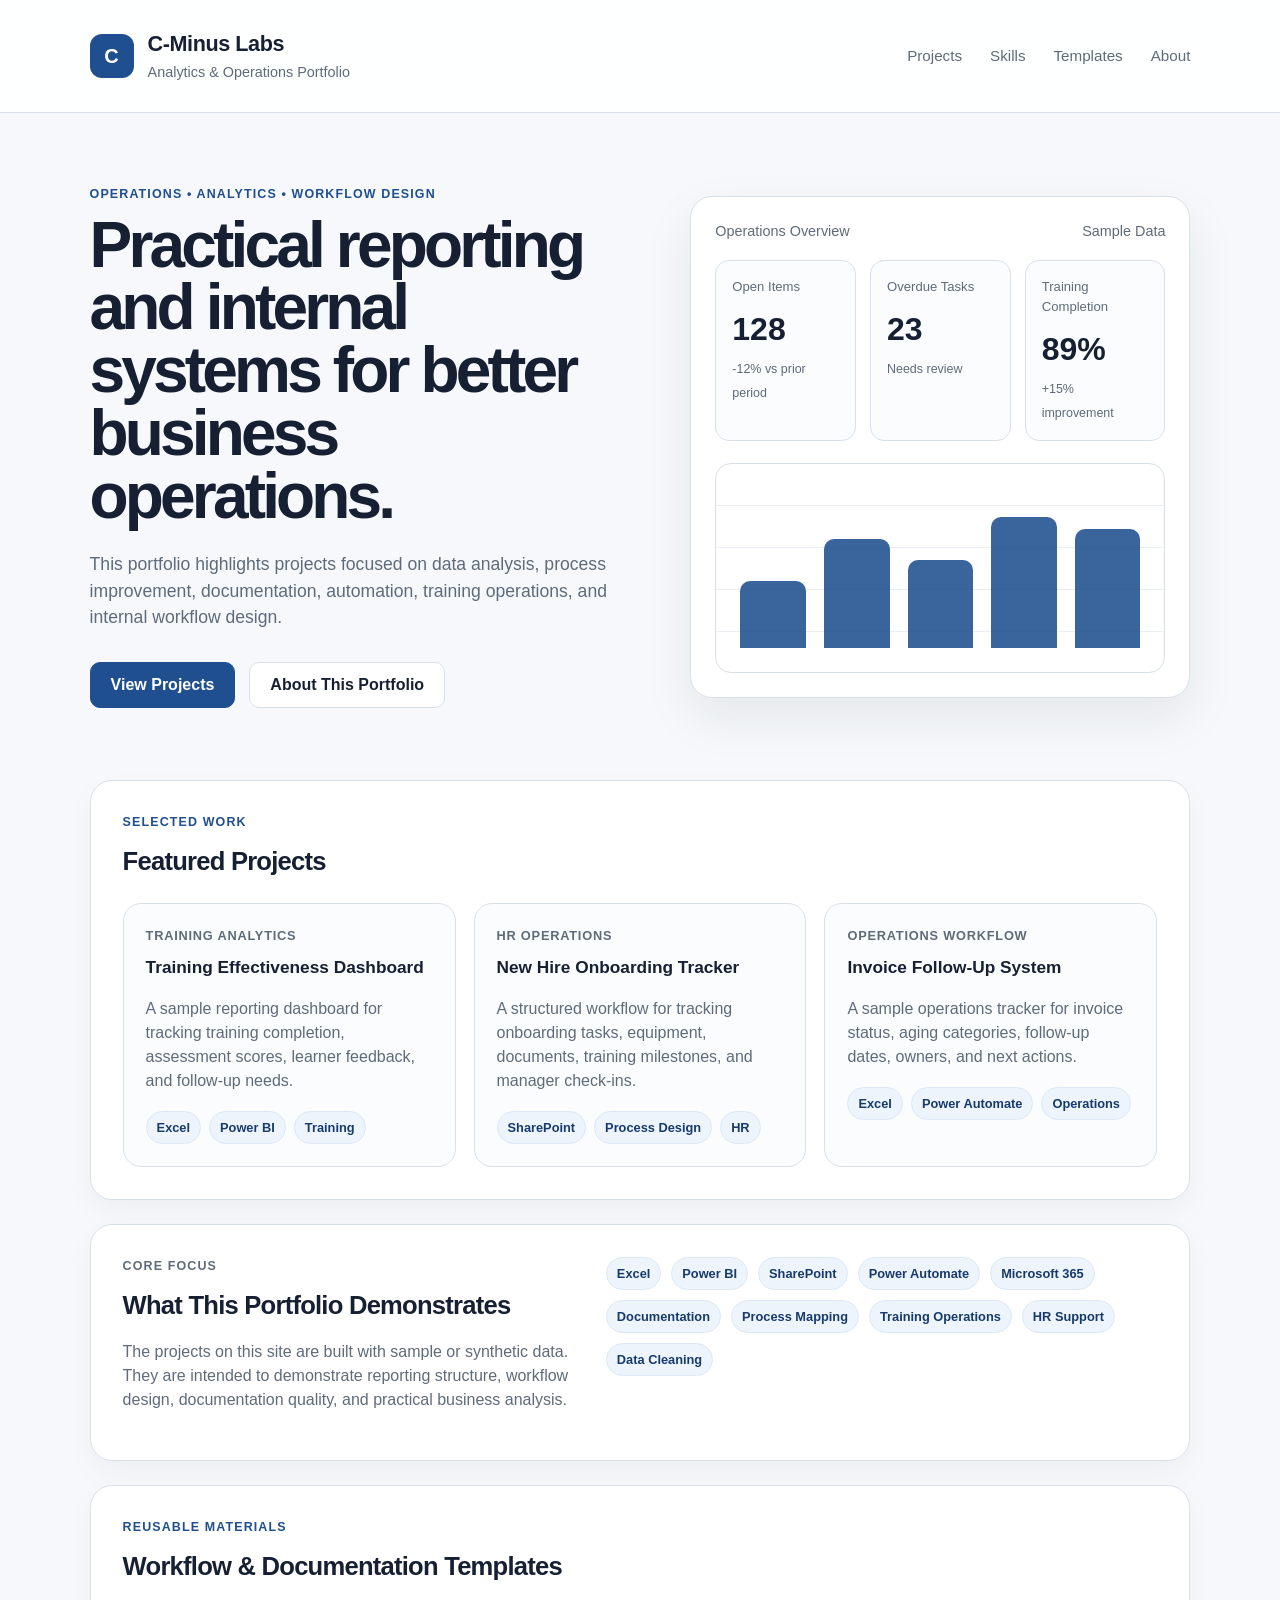
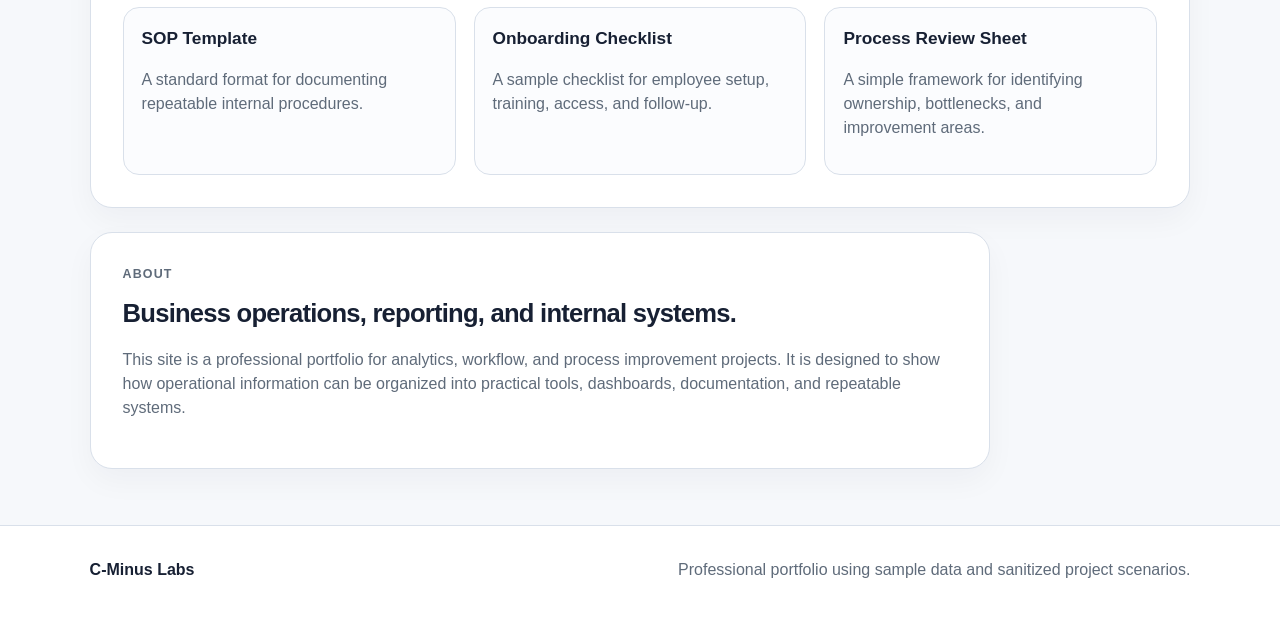
==== index.html @ 3f29c9bb "Create initial C-Minus Labs site" ====
<!DOCTYPE html>
<html lang="en">
<head>
  <meta charset="UTF-8" />
  <meta name="viewport" content="width=device-width, initial-scale=1.0" />
  <title>C-Minus Labs | Analytics & Operations Portfolio</title>
  <link rel="stylesheet" href="style.css" />
</head>
<body>
  <header class="site-header">
    <div class="brand">
      <div class="logo">C</div>
      <div>
        <h1>C-Minus Labs</h1>
        <p>Analytics & Operations Portfolio</p>
      </div>
    </div>

    <nav>
      <a href="#projects">Projects</a>
      <a href="#skills">Skills</a>
      <a href="#templates">Templates</a>
      <a href="#about">About</a>
    </nav>
  </header>

  <main>
    <section class="hero">
      <div class="hero-copy">
        <p class="eyebrow">Operations • Analytics • Workflow Design</p>
        <h2>Practical reporting and internal systems for better business operations.</h2>
        <p>
          This portfolio highlights projects focused on data analysis, process improvement,
          documentation, automation, training operations, and internal workflow design.
        </p>
        <div class="hero-actions">
          <a class="button primary" href="#projects">View Projects</a>
          <a class="button secondary" href="#about">About This Portfolio</a>
        </div>
      </div>

      <div class="dashboard-card">
        <div class="dashboard-header">
          <span>Operations Overview</span>
          <span>Sample Data</span>
        </div>
        <div class="metrics">
          <div>
            <p>Open Items</p>
            <strong>128</strong>
            <span>-12% vs prior period</span>
          </div>
          <div>
            <p>Overdue Tasks</p>
            <strong>23</strong>
            <span>Needs review</span>
          </div>
          <div>
            <p>Training Completion</p>
            <strong>89%</strong>
            <span>+15% improvement</span>
          </div>
        </div>
        <div class="chart-placeholder">
          <div class="bar bar-one"></div>
          <div class="bar bar-two"></div>
          <div class="bar bar-three"></div>
          <div class="bar bar-four"></div>
          <div class="bar bar-five"></div>
        </div>
      </div>
    </section>

    <section id="projects" class="section">
      <div class="section-heading">
        <p class="eyebrow">Selected Work</p>
        <h3>Featured Projects</h3>
      </div>

      <div class="card-grid">
        <article class="card">
          <p class="card-label">Training Analytics</p>
          <h4>Training Effectiveness Dashboard</h4>
          <p>
            A sample reporting dashboard for tracking training completion, assessment scores,
            learner feedback, and follow-up needs.
          </p>
          <div class="tags">
            <span>Excel</span>
            <span>Power BI</span>
            <span>Training</span>
          </div>
        </article>

        <article class="card">
          <p class="card-label">HR Operations</p>
          <h4>New Hire Onboarding Tracker</h4>
          <p>
            A structured workflow for tracking onboarding tasks, equipment, documents,
            training milestones, and manager check-ins.
          </p>
          <div class="tags">
            <span>SharePoint</span>
            <span>Process Design</span>
            <span>HR</span>
          </div>
        </article>

        <article class="card">
          <p class="card-label">Operations Workflow</p>
          <h4>Invoice Follow-Up System</h4>
          <p>
            A sample operations tracker for invoice status, aging categories, follow-up dates,
            owners, and next actions.
          </p>
          <div class="tags">
            <span>Excel</span>
            <span>Power Automate</span>
            <span>Operations</span>
          </div>
        </article>
      </div>
    </section>

    <section id="skills" class="section split">
      <div>
        <p class="eyebrow">Core Focus</p>
        <h3>What This Portfolio Demonstrates</h3>
        <p>
          The projects on this site are built with sample or synthetic data. They are intended
          to demonstrate reporting structure, workflow design, documentation quality, and
          practical business analysis.
        </p>
      </div>

      <div class="skill-list">
        <span>Excel</span>
        <span>Power BI</span>
        <span>SharePoint</span>
        <span>Power Automate</span>
        <span>Microsoft 365</span>
        <span>Documentation</span>
        <span>Process Mapping</span>
        <span>Training Operations</span>
        <span>HR Support</span>
        <span>Data Cleaning</span>
      </div>
    </section>

    <section id="templates" class="section">
      <div class="section-heading">
        <p class="eyebrow">Reusable Materials</p>
        <h3>Workflow & Documentation Templates</h3>
      </div>

      <div class="template-list">
        <div>
          <h4>SOP Template</h4>
          <p>A standard format for documenting repeatable internal procedures.</p>
        </div>
        <div>
          <h4>Onboarding Checklist</h4>
          <p>A sample checklist for employee setup, training, access, and follow-up.</p>
        </div>
        <div>
          <h4>Process Review Sheet</h4>
          <p>A simple framework for identifying ownership, bottlenecks, and improvement areas.</p>
        </div>
      </div>
    </section>

    <section id="about" class="section about">
      <div>
        <p class="eyebrow">About</p>
        <h3>Business operations, reporting, and internal systems.</h3>
        <p>
          This site is a professional portfolio for analytics, workflow, and process improvement
          projects. It is designed to show how operational information can be organized into
          practical tools, dashboards, documentation, and repeatable systems.
        </p>
      </div>
    </section>
  </main>

  <footer>
    <p>C-Minus Labs</p>
    <p>Professional portfolio using sample data and sanitized project scenarios.</p>
  </footer>
</body>
</html>
---- style.css ----
:root {
  --bg: #f6f8fb;
  --panel: #ffffff;
  --text: #172033;
  --muted: #5f6b7a;
  --line: #d9e0ea;
  --accent: #1f4f8f;
  --accent-dark: #173b6c;
  --tag: #eef4fb;
  --shadow: 0 20px 50px rgba(23, 32, 51, 0.08);
}

* {
  box-sizing: border-box;
}

body {
  margin: 0;
  font-family: Arial, Helvetica, sans-serif;
  color: var(--text);
  background: var(--bg);
  line-height: 1.5;
}

a {
  color: inherit;
  text-decoration: none;
}

.site-header {
  display: flex;
  align-items: center;
  justify-content: space-between;
  padding: 28px 7vw;
  background: rgba(255,255,255,0.88);
  border-bottom: 1px solid var(--line);
  position: sticky;
  top: 0;
  z-index: 10;
  backdrop-filter: blur(12px);
}

.brand {
  display: flex;
  align-items: center;
  gap: 14px;
}

.logo {
  width: 44px;
  height: 44px;
  border-radius: 12px;
  display: grid;
  place-items: center;
  background: var(--accent);
  color: white;
  font-weight: 800;
  font-size: 1.25rem;
}

.brand h1 {
  margin: 0;
  font-size: 1.35rem;
  letter-spacing: -0.02em;
}

.brand p {
  margin: 2px 0 0;
  color: var(--muted);
  font-size: 0.9rem;
}

nav {
  display: flex;
  gap: 28px;
  color: var(--muted);
  font-size: 0.95rem;
}

nav a:hover {
  color: var(--accent);
}

main {
  padding: 0 7vw 56px;
}

.hero {
  display: grid;
  grid-template-columns: 1.05fr 0.95fr;
  gap: 48px;
  align-items: center;
  padding: 72px 0 48px;
}

.eyebrow {
  margin: 0 0 10px;
  color: var(--accent);
  font-weight: 700;
  text-transform: uppercase;
  font-size: 0.78rem;
  letter-spacing: 0.09em;
}

.hero h2 {
  margin: 0;
  max-width: 760px;
  font-size: clamp(2.4rem, 5vw, 4.8rem);
  line-height: 0.98;
  letter-spacing: -0.06em;
}

.hero-copy > p:not(.eyebrow) {
  max-width: 620px;
  color: var(--muted);
  font-size: 1.1rem;
  margin: 24px 0 0;
}

.hero-actions {
  display: flex;
  gap: 14px;
  margin-top: 32px;
}

.button {
  display: inline-flex;
  align-items: center;
  justify-content: center;
  min-height: 46px;
  padding: 0 20px;
  border-radius: 10px;
  font-weight: 700;
  border: 1px solid var(--line);
}

.primary {
  background: var(--accent);
  color: white;
  border-color: var(--accent);
}

.primary:hover {
  background: var(--accent-dark);
}

.secondary {
  background: white;
}

.dashboard-card {
  background: var(--panel);
  border: 1px solid var(--line);
  border-radius: 22px;
  padding: 24px;
  box-shadow: var(--shadow);
}

.dashboard-header {
  display: flex;
  justify-content: space-between;
  color: var(--muted);
  font-size: 0.9rem;
  margin-bottom: 18px;
}

.metrics {
  display: grid;
  grid-template-columns: repeat(3, 1fr);
  gap: 14px;
}

.metrics div {
  border: 1px solid var(--line);
  border-radius: 14px;
  padding: 16px;
  background: #fbfcfe;
}

.metrics p {
  margin: 0;
  color: var(--muted);
  font-size: 0.82rem;
}

.metrics strong {
  display: block;
  margin: 8px 0 3px;
  font-size: 2rem;
}

.metrics span {
  color: var(--muted);
  font-size: 0.78rem;
}

.chart-placeholder {
  height: 210px;
  margin-top: 22px;
  padding: 24px;
  border: 1px solid var(--line);
  border-radius: 16px;
  display: flex;
  align-items: end;
  gap: 18px;
  background:
    linear-gradient(to top, rgba(217,224,234,0.55) 1px, transparent 1px);
  background-size: 100% 42px;
}

.bar {
  flex: 1;
  border-radius: 10px 10px 0 0;
  background: var(--accent);
  opacity: 0.88;
}

.bar-one { height: 42%; }
.bar-two { height: 68%; }
.bar-three { height: 55%; }
.bar-four { height: 82%; }
.bar-five { height: 74%; }

.section {
  background: var(--panel);
  border: 1px solid var(--line);
  border-radius: 22px;
  padding: 32px;
  margin-top: 24px;
  box-shadow: 0 12px 30px rgba(23, 32, 51, 0.04);
}

.section-heading {
  margin-bottom: 22px;
}

.section h3 {
  margin: 0;
  font-size: 1.6rem;
  letter-spacing: -0.03em;
}

.card-grid {
  display: grid;
  grid-template-columns: repeat(3, 1fr);
  gap: 18px;
}

.card {
  padding: 22px;
  border: 1px solid var(--line);
  border-radius: 18px;
  background: #fbfcfe;
}

.card-label {
  color: var(--accent);
  font-weight: 700;
  font-size: 0.8rem;
  margin: 0 0 10px;
  text-transform: uppercase;
  letter-spacing: 0.06em;
}

.card h4,
.template-list h4 {
  margin: 0 0 8px;
  font-size: 1.08rem;
}

.card p,
.template-list p,
.about p,
.split p {
  color: var(--muted);
}

.tags {
  display: flex;
  flex-wrap: wrap;
  gap: 8px;
  margin-top: 18px;
}

.tags span,
.skill-list span {
  background: var(--tag);
  color: var(--accent-dark);
  border: 1px solid #dce8f6;
  border-radius: 999px;
  padding: 6px 10px;
  font-size: 0.8rem;
  font-weight: 700;
}

.split {
  display: grid;
  grid-template-columns: 0.9fr 1.1fr;
  gap: 32px;
  align-items: start;
}

.skill-list {
  display: flex;
  flex-wrap: wrap;
  gap: 10px;
}

.template-list {
  display: grid;
  grid-template-columns: repeat(3, 1fr);
  gap: 18px;
}

.template-list div {
  border: 1px solid var(--line);
  border-radius: 16px;
  padding: 18px;
  background: #fbfcfe;
}

.about {
  max-width: 900px;
}

footer {
  display: flex;
  justify-content: space-between;
  gap: 24px;
  padding: 32px 7vw 46px;
  color: var(--muted);
  border-top: 1px solid var(--line);
  background: white;
}

footer p {
  margin: 0;
}

footer p:first-child {
  color: var(--text);
  font-weight: 800;
}

@media (max-width: 900px) {
  .site-header,
  footer {
    flex-direction: column;
    align-items: flex-start;
  }

  nav {
    flex-wrap: wrap;
  }

  .hero,
  .split,
  .card-grid,
  .template-list {
    grid-template-columns: 1fr;
  }

  .metrics {
    grid-template-columns: 1fr;
  }
}
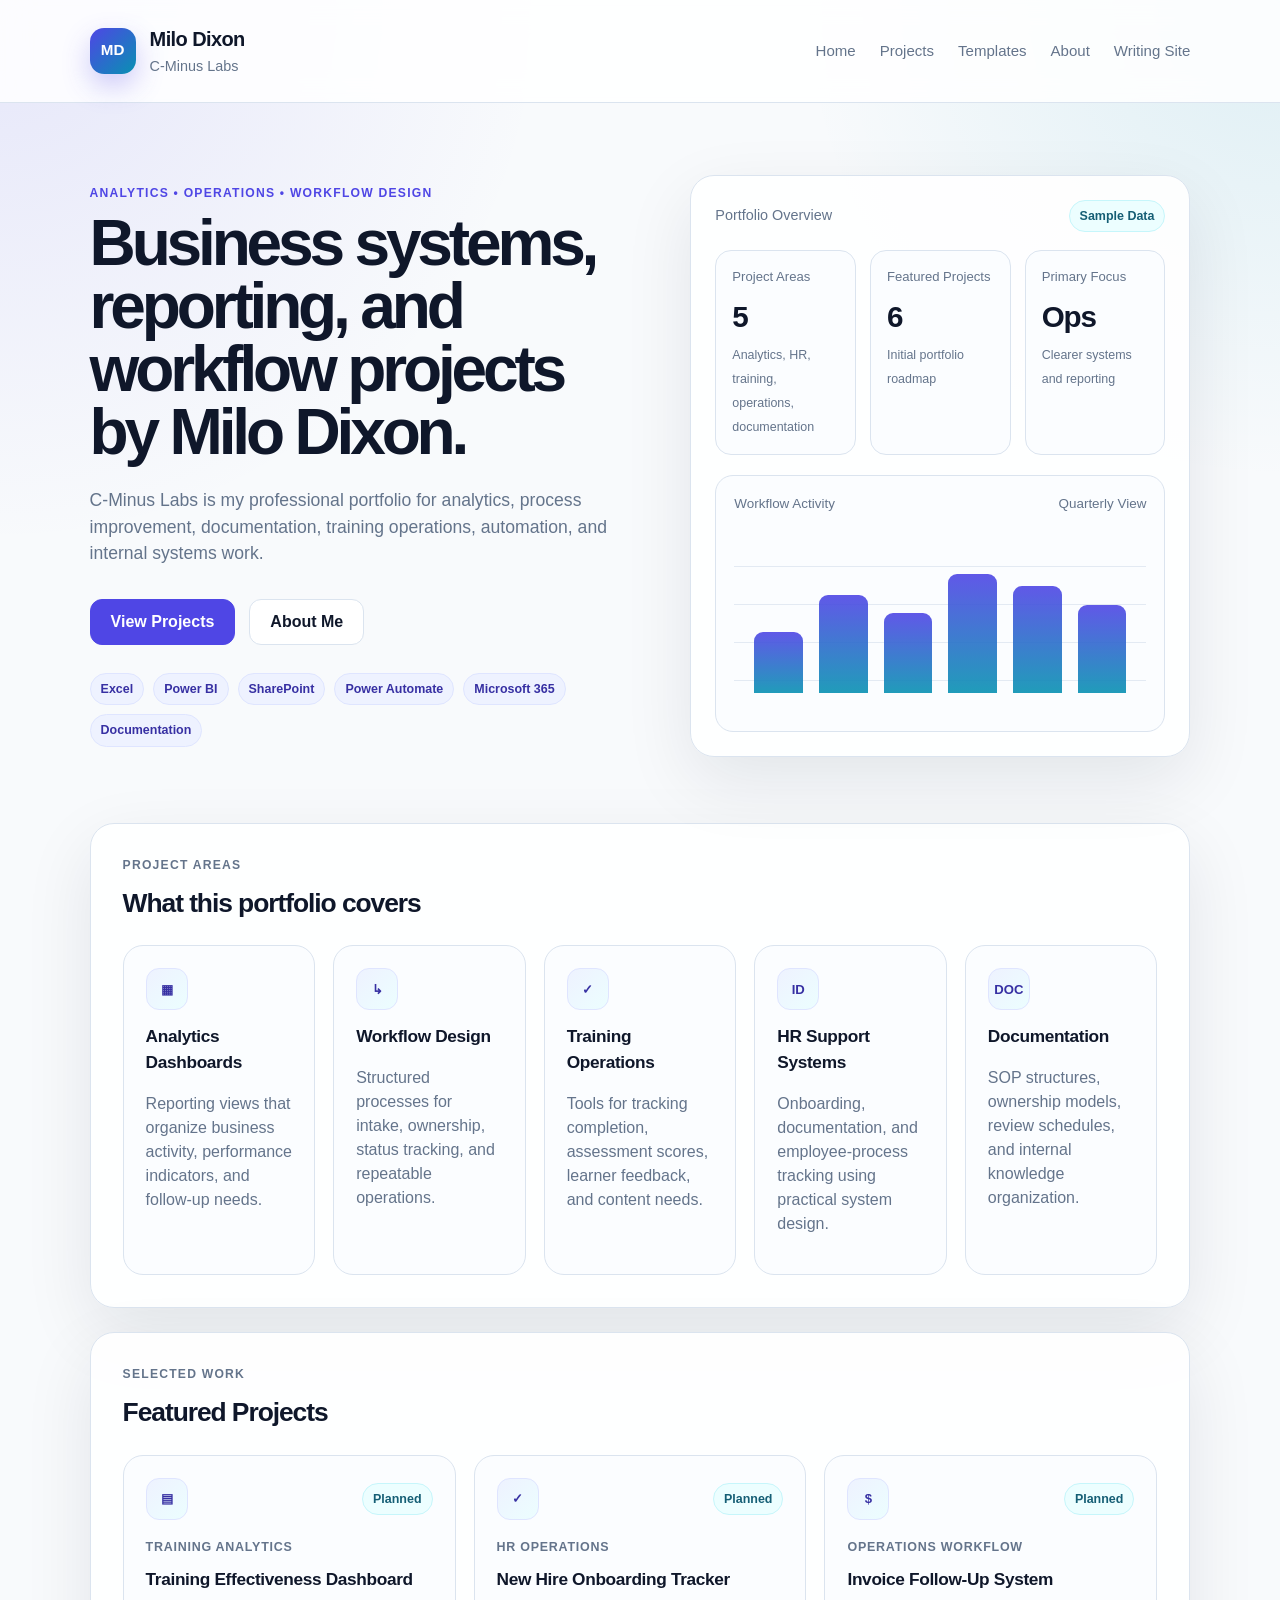
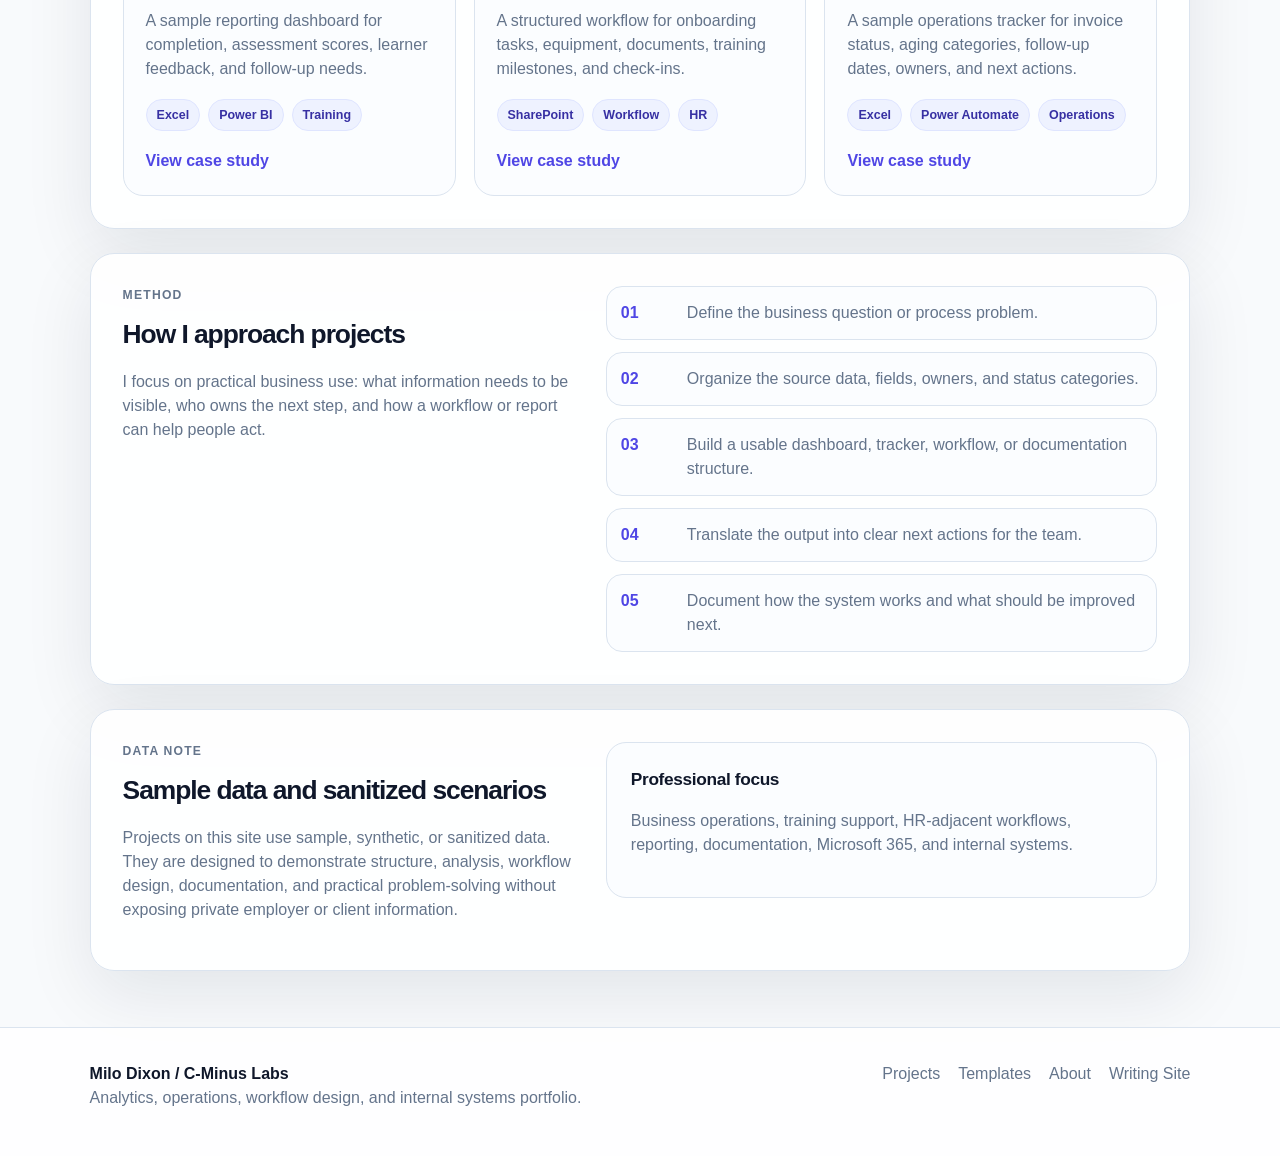
==== commit 20f8b342: "Upgrade portfolio design and project pages" ====
--- a/index.html
+++ b/index.html
@@ -3,75 +3,130 @@
 <head>
   <meta charset="UTF-8" />
   <meta name="viewport" content="width=device-width, initial-scale=1.0" />
-  <title>C-Minus Labs | Analytics & Operations Portfolio</title>
+  <title>Milo Dixon | C-Minus Labs</title>
   <link rel="stylesheet" href="style.css" />
 </head>
 <body>
   <header class="site-header">
-    <div class="brand">
-      <div class="logo">C</div>
-      <div>
-        <h1>C-Minus Labs</h1>
-        <p>Analytics & Operations Portfolio</p>
-      </div>
+  <a class="brand" href="index.html">
+    <div class="logo">MD</div>
+    <div>
+      <h1>Milo Dixon</h1>
+      <p>C-Minus Labs</p>
     </div>
-
-    <nav>
-      <a href="#projects">Projects</a>
-      <a href="#skills">Skills</a>
-      <a href="#templates">Templates</a>
-      <a href="#about">About</a>
-    </nav>
-  </header>
-
+  </a>
+
+  <nav>
+    <a href="index.html">Home</a>
+    <a href="projects.html">Projects</a>
+    <a href="templates.html">Templates</a>
+    <a href="about.html">About</a>
+    <a href="https://milo-dixon.github.io/" target="_blank" rel="noopener">Writing Site</a>
+  </nav>
+</header>
   <main>
+
     <section class="hero">
       <div class="hero-copy">
-        <p class="eyebrow">Operations • Analytics • Workflow Design</p>
-        <h2>Practical reporting and internal systems for better business operations.</h2>
-        <p>
-          This portfolio highlights projects focused on data analysis, process improvement,
-          documentation, automation, training operations, and internal workflow design.
-        </p>
+        <p class="eyebrow">Analytics • Operations • Workflow Design</p>
+        <h2>Business systems, reporting, and workflow projects by Milo Dixon.</h2>
+        <p>
+          C-Minus Labs is my professional portfolio for analytics, process improvement,
+          documentation, training operations, automation, and internal systems work.
+        </p>
+
         <div class="hero-actions">
-          <a class="button primary" href="#projects">View Projects</a>
-          <a class="button secondary" href="#about">About This Portfolio</a>
+          <a class="button primary" href="projects.html">View Projects</a>
+          <a class="button secondary" href="about.html">About Me</a>
+        </div>
+
+        <div class="tool-strip">
+          <span>Excel</span>
+          <span>Power BI</span>
+          <span>SharePoint</span>
+          <span>Power Automate</span>
+          <span>Microsoft 365</span>
+          <span>Documentation</span>
         </div>
       </div>
 
       <div class="dashboard-card">
         <div class="dashboard-header">
-          <span>Operations Overview</span>
-          <span>Sample Data</span>
-        </div>
+          <span>Portfolio Overview</span>
+          <span class="status-chip">Sample Data</span>
+        </div>
+
         <div class="metrics">
           <div>
-            <p>Open Items</p>
-            <strong>128</strong>
-            <span>-12% vs prior period</span>
+            <p>Project Areas</p>
+            <strong>5</strong>
+            <span>Analytics, HR, training, operations, documentation</span>
           </div>
           <div>
-            <p>Overdue Tasks</p>
-            <strong>23</strong>
-            <span>Needs review</span>
+            <p>Featured Projects</p>
+            <strong>6</strong>
+            <span>Initial portfolio roadmap</span>
           </div>
           <div>
-            <p>Training Completion</p>
-            <strong>89%</strong>
-            <span>+15% improvement</span>
-          </div>
-        </div>
-        <div class="chart-placeholder">
-          <div class="bar bar-one"></div>
-          <div class="bar bar-two"></div>
-          <div class="bar bar-three"></div>
-          <div class="bar bar-four"></div>
-          <div class="bar bar-five"></div>
-        </div>
-      </div>
-    </section>
-
-    <section id="projects" class="section">
+            <p>Primary Focus</p>
+            <strong>Ops</strong>
+            <span>Clearer systems and reporting</span>
+          </div>
+        </div>
+
+        <div class="chart-panel">
+          <div class="chart-title">
+            <span>Workflow Activity</span>
+            <span>Quarterly View</span>
+          </div>
+          <div class="chart-placeholder">
+            <div class="bar bar-one"></div>
+            <div class="bar bar-two"></div>
+            <div class="bar bar-three"></div>
+            <div class="bar bar-four"></div>
+            <div class="bar bar-five"></div>
+            <div class="bar bar-six"></div>
+          </div>
+        </div>
+      </div>
+    </section>
+
+    <section class="section">
+      <div class="section-heading">
+        <p class="eyebrow">Project Areas</p>
+        <h3>What this portfolio covers</h3>
+      </div>
+
+      <div class="area-grid">
+        <article class="area-card">
+          <div class="icon">▦</div>
+          <h4>Analytics Dashboards</h4>
+          <p>Reporting views that organize business activity, performance indicators, and follow-up needs.</p>
+        </article>
+        <article class="area-card">
+          <div class="icon">↳</div>
+          <h4>Workflow Design</h4>
+          <p>Structured processes for intake, ownership, status tracking, and repeatable operations.</p>
+        </article>
+        <article class="area-card">
+          <div class="icon">✓</div>
+          <h4>Training Operations</h4>
+          <p>Tools for tracking completion, assessment scores, learner feedback, and content needs.</p>
+        </article>
+        <article class="area-card">
+          <div class="icon">ID</div>
+          <h4>HR Support Systems</h4>
+          <p>Onboarding, documentation, and employee-process tracking using practical system design.</p>
+        </article>
+        <article class="area-card">
+          <div class="icon">DOC</div>
+          <h4>Documentation</h4>
+          <p>SOP structures, ownership models, review schedules, and internal knowledge organization.</p>
+        </article>
+      </div>
+    </section>
+
+    <section class="section">
       <div class="section-heading">
         <p class="eyebrow">Selected Work</p>
         <h3>Featured Projects</h3>
@@ -79,112 +134,93 @@
 
       <div class="card-grid">
         <article class="card">
+          <div class="card-top">
+            <div class="icon">▤</div>
+            <span class="status-chip">Planned</span>
+          </div>
           <p class="card-label">Training Analytics</p>
           <h4>Training Effectiveness Dashboard</h4>
-          <p>
-            A sample reporting dashboard for tracking training completion, assessment scores,
-            learner feedback, and follow-up needs.
-          </p>
-          <div class="tags">
-            <span>Excel</span>
-            <span>Power BI</span>
-            <span>Training</span>
-          </div>
+          <p>A sample reporting dashboard for completion, assessment scores, learner feedback, and follow-up needs.</p>
+          <div class="tags"><span>Excel</span><span>Power BI</span><span>Training</span></div>
+          <a class="card-link" href="projects/training-dashboard.html">View case study</a>
         </article>
 
         <article class="card">
+          <div class="card-top">
+            <div class="icon">✓</div>
+            <span class="status-chip">Planned</span>
+          </div>
           <p class="card-label">HR Operations</p>
           <h4>New Hire Onboarding Tracker</h4>
-          <p>
-            A structured workflow for tracking onboarding tasks, equipment, documents,
-            training milestones, and manager check-ins.
-          </p>
-          <div class="tags">
-            <span>SharePoint</span>
-            <span>Process Design</span>
-            <span>HR</span>
-          </div>
+          <p>A structured workflow for onboarding tasks, equipment, documents, training milestones, and check-ins.</p>
+          <div class="tags"><span>SharePoint</span><span>Workflow</span><span>HR</span></div>
+          <a class="card-link" href="projects/onboarding-tracker.html">View case study</a>
         </article>
 
         <article class="card">
+          <div class="card-top">
+            <div class="icon">$</div>
+            <span class="status-chip">Planned</span>
+          </div>
           <p class="card-label">Operations Workflow</p>
           <h4>Invoice Follow-Up System</h4>
-          <p>
-            A sample operations tracker for invoice status, aging categories, follow-up dates,
-            owners, and next actions.
-          </p>
-          <div class="tags">
-            <span>Excel</span>
-            <span>Power Automate</span>
-            <span>Operations</span>
-          </div>
-        </article>
-      </div>
-    </section>
-
-    <section id="skills" class="section split">
+          <p>A sample operations tracker for invoice status, aging categories, follow-up dates, owners, and next actions.</p>
+          <div class="tags"><span>Excel</span><span>Power Automate</span><span>Operations</span></div>
+          <a class="card-link" href="projects/invoice-follow-up.html">View case study</a>
+        </article>
+      </div>
+    </section>
+
+    <section class="section split">
       <div>
-        <p class="eyebrow">Core Focus</p>
-        <h3>What This Portfolio Demonstrates</h3>
-        <p>
-          The projects on this site are built with sample or synthetic data. They are intended
-          to demonstrate reporting structure, workflow design, documentation quality, and
-          practical business analysis.
-        </p>
-      </div>
-
-      <div class="skill-list">
-        <span>Excel</span>
-        <span>Power BI</span>
-        <span>SharePoint</span>
-        <span>Power Automate</span>
-        <span>Microsoft 365</span>
-        <span>Documentation</span>
-        <span>Process Mapping</span>
-        <span>Training Operations</span>
-        <span>HR Support</span>
-        <span>Data Cleaning</span>
-      </div>
-    </section>
-
-    <section id="templates" class="section">
-      <div class="section-heading">
-        <p class="eyebrow">Reusable Materials</p>
-        <h3>Workflow & Documentation Templates</h3>
-      </div>
-
-      <div class="template-list">
-        <div>
-          <h4>SOP Template</h4>
-          <p>A standard format for documenting repeatable internal procedures.</p>
-        </div>
-        <div>
-          <h4>Onboarding Checklist</h4>
-          <p>A sample checklist for employee setup, training, access, and follow-up.</p>
-        </div>
-        <div>
-          <h4>Process Review Sheet</h4>
-          <p>A simple framework for identifying ownership, bottlenecks, and improvement areas.</p>
-        </div>
-      </div>
-    </section>
-
-    <section id="about" class="section about">
+        <p class="eyebrow">Method</p>
+        <h3>How I approach projects</h3>
+        <p>
+          I focus on practical business use: what information needs to be visible,
+          who owns the next step, and how a workflow or report can help people act.
+        </p>
+      </div>
+
+      <div class="steps">
+        <div><span>01</span><p>Define the business question or process problem.</p></div>
+        <div><span>02</span><p>Organize the source data, fields, owners, and status categories.</p></div>
+        <div><span>03</span><p>Build a usable dashboard, tracker, workflow, or documentation structure.</p></div>
+        <div><span>04</span><p>Translate the output into clear next actions for the team.</p></div>
+        <div><span>05</span><p>Document how the system works and what should be improved next.</p></div>
+      </div>
+    </section>
+
+    <section class="section split">
       <div>
-        <p class="eyebrow">About</p>
-        <h3>Business operations, reporting, and internal systems.</h3>
-        <p>
-          This site is a professional portfolio for analytics, workflow, and process improvement
-          projects. It is designed to show how operational information can be organized into
-          practical tools, dashboards, documentation, and repeatable systems.
-        </p>
-      </div>
-    </section>
+        <p class="eyebrow">Data Note</p>
+        <h3>Sample data and sanitized scenarios</h3>
+        <p>
+          Projects on this site use sample, synthetic, or sanitized data. They are designed
+          to demonstrate structure, analysis, workflow design, documentation, and practical
+          problem-solving without exposing private employer or client information.
+        </p>
+      </div>
+      <div class="callout">
+        <h4>Professional focus</h4>
+        <p>
+          Business operations, training support, HR-adjacent workflows, reporting,
+          documentation, Microsoft 365, and internal systems.
+        </p>
+      </div>
+    </section>
+
   </main>
-
-  <footer>
-    <p>C-Minus Labs</p>
-    <p>Professional portfolio using sample data and sanitized project scenarios.</p>
-  </footer>
+  <footer class="site-footer">
+  <div>
+    <p class="footer-title">Milo Dixon / C-Minus Labs</p>
+    <p>Analytics, operations, workflow design, and internal systems portfolio.</p>
+  </div>
+  <div class="footer-links">
+    <a href="projects.html">Projects</a>
+    <a href="templates.html">Templates</a>
+    <a href="about.html">About</a>
+    <a href="https://milo-dixon.github.io/" target="_blank" rel="noopener">Writing Site</a>
+  </div>
+</footer>
 </body>
 </html>
--- a/style.css
+++ b/style.css
@@ -1,43 +1,45 @@
+
 :root {
-  --bg: #f6f8fb;
+  --bg: #f8fafc;
   --panel: #ffffff;
-  --text: #172033;
-  --muted: #5f6b7a;
-  --line: #d9e0ea;
-  --accent: #1f4f8f;
-  --accent-dark: #173b6c;
-  --tag: #eef4fb;
-  --shadow: 0 20px 50px rgba(23, 32, 51, 0.08);
-}
-
-* {
-  box-sizing: border-box;
-}
+  --panel-soft: #f1f5f9;
+  --text: #0f172a;
+  --muted: #64748b;
+  --line: #dbe4ef;
+  --accent: #4f46e5;
+  --accent-dark: #3730a3;
+  --teal: #0891b2;
+  --green: #0f766e;
+  --tag: #eef2ff;
+  --shadow: 0 24px 70px rgba(15, 23, 42, 0.09);
+}
+
+* { box-sizing: border-box; }
 
 body {
   margin: 0;
   font-family: Arial, Helvetica, sans-serif;
   color: var(--text);
-  background: var(--bg);
+  background:
+    radial-gradient(circle at top left, rgba(79, 70, 229, 0.11), transparent 34rem),
+    radial-gradient(circle at top right, rgba(8, 145, 178, 0.11), transparent 30rem),
+    var(--bg);
   line-height: 1.5;
 }
 
-a {
-  color: inherit;
-  text-decoration: none;
-}
+a { color: inherit; text-decoration: none; }
 
 .site-header {
   display: flex;
   align-items: center;
   justify-content: space-between;
-  padding: 28px 7vw;
-  background: rgba(255,255,255,0.88);
+  padding: 24px 7vw;
+  background: rgba(255,255,255,0.86);
   border-bottom: 1px solid var(--line);
   position: sticky;
   top: 0;
   z-index: 10;
-  backdrop-filter: blur(12px);
+  backdrop-filter: blur(14px);
 }
 
 .brand {
@@ -47,81 +49,61 @@
 }
 
 .logo {
-  width: 44px;
-  height: 44px;
-  border-radius: 12px;
+  width: 46px;
+  height: 46px;
+  border-radius: 14px;
   display: grid;
   place-items: center;
-  background: var(--accent);
+  background: linear-gradient(135deg, var(--accent), var(--teal));
   color: white;
   font-weight: 800;
-  font-size: 1.25rem;
-}
-
-.brand h1 {
-  margin: 0;
-  font-size: 1.35rem;
-  letter-spacing: -0.02em;
-}
-
-.brand p {
-  margin: 2px 0 0;
-  color: var(--muted);
-  font-size: 0.9rem;
-}
-
-nav {
-  display: flex;
-  gap: 28px;
-  color: var(--muted);
   font-size: 0.95rem;
-}
-
-nav a:hover {
-  color: var(--accent);
-}
-
-main {
-  padding: 0 7vw 56px;
-}
+  box-shadow: 0 12px 28px rgba(79, 70, 229, 0.28);
+}
+
+.brand h1 { margin: 0; font-size: 1.25rem; letter-spacing: -0.03em; }
+.brand p { margin: 2px 0 0; color: var(--muted); font-size: 0.9rem; }
+
+nav { display: flex; gap: 24px; color: var(--muted); font-size: 0.94rem; }
+nav a:hover { color: var(--accent); }
+
+main { padding: 0 7vw 56px; }
 
 .hero {
   display: grid;
   grid-template-columns: 1.05fr 0.95fr;
   gap: 48px;
   align-items: center;
-  padding: 72px 0 48px;
+  padding: 72px 0 42px;
 }
 
 .eyebrow {
   margin: 0 0 10px;
   color: var(--accent);
-  font-weight: 700;
+  font-weight: 800;
   text-transform: uppercase;
-  font-size: 0.78rem;
-  letter-spacing: 0.09em;
-}
-
-.hero h2 {
+  font-size: 0.76rem;
+  letter-spacing: 0.1em;
+}
+
+.hero h2,
+.page-hero h2 {
   margin: 0;
-  max-width: 760px;
-  font-size: clamp(2.4rem, 5vw, 4.8rem);
+  max-width: 880px;
+  font-size: clamp(2.45rem, 5vw, 4.85rem);
   line-height: 0.98;
-  letter-spacing: -0.06em;
-}
-
-.hero-copy > p:not(.eyebrow) {
-  max-width: 620px;
+  letter-spacing: -0.065em;
+}
+
+.hero-copy > p:not(.eyebrow),
+.page-hero p:not(.eyebrow) {
+  max-width: 680px;
   color: var(--muted);
   font-size: 1.1rem;
   margin: 24px 0 0;
 }
 
-.hero-actions {
-  display: flex;
-  gap: 14px;
-  margin-top: 32px;
-}
+.hero-actions { display: flex; gap: 14px; margin-top: 32px; }
 
 .button {
   display: inline-flex;
@@ -129,36 +111,61 @@
   justify-content: center;
   min-height: 46px;
   padding: 0 20px;
-  border-radius: 10px;
-  font-weight: 700;
-  border: 1px solid var(--line);
-}
-
-.primary {
-  background: var(--accent);
-  color: white;
-  border-color: var(--accent);
-}
-
-.primary:hover {
-  background: var(--accent-dark);
-}
-
-.secondary {
-  background: white;
-}
-
-.dashboard-card {
-  background: var(--panel);
-  border: 1px solid var(--line);
-  border-radius: 22px;
-  padding: 24px;
+  border-radius: 12px;
+  font-weight: 800;
+  border: 1px solid var(--line);
+}
+
+.primary { background: var(--accent); color: white; border-color: var(--accent); }
+.primary:hover { background: var(--accent-dark); }
+.secondary { background: white; }
+
+.tool-strip {
+  margin-top: 28px;
+  display: flex;
+  flex-wrap: wrap;
+  gap: 9px;
+}
+
+.tool-strip span,
+.tags span,
+.skill-list span,
+.status-chip {
+  background: var(--tag);
+  color: var(--accent-dark);
+  border: 1px solid #dfe5ff;
+  border-radius: 999px;
+  padding: 6px 10px;
+  font-size: 0.78rem;
+  font-weight: 800;
+}
+
+.status-chip {
+  background: #ecfeff;
+  border-color: #c6f6fb;
+  color: #155e75;
+}
+
+.dashboard-card,
+.section {
+  background: rgba(255,255,255,0.92);
+  border: 1px solid var(--line);
+  border-radius: 24px;
   box-shadow: var(--shadow);
 }
 
+.dashboard-card { padding: 24px; }
+
+.dashboard-header,
+.chart-title,
+.card-top {
+  display: flex;
+  justify-content: space-between;
+  align-items: center;
+  gap: 12px;
+}
+
 .dashboard-header {
-  display: flex;
-  justify-content: space-between;
   color: var(--muted);
   font-size: 0.9rem;
   margin-bottom: 18px;
@@ -172,125 +179,151 @@
 
 .metrics div {
   border: 1px solid var(--line);
+  border-radius: 16px;
+  padding: 16px;
+  background: #fbfdff;
+}
+
+.metrics p { margin: 0; color: var(--muted); font-size: 0.82rem; }
+.metrics strong { display: block; margin: 8px 0 3px; font-size: 1.85rem; letter-spacing: -0.04em; }
+.metrics span { color: var(--muted); font-size: 0.78rem; }
+
+.chart-panel {
+  margin-top: 20px;
+  border: 1px solid var(--line);
+  border-radius: 18px;
+  padding: 18px;
+  background: #fbfdff;
+}
+
+.chart-title { color: var(--muted); font-size: 0.84rem; margin-bottom: 14px; }
+
+.chart-placeholder {
+  height: 184px;
+  padding: 20px;
   border-radius: 14px;
-  padding: 16px;
-  background: #fbfcfe;
-}
-
-.metrics p {
-  margin: 0;
-  color: var(--muted);
-  font-size: 0.82rem;
-}
-
-.metrics strong {
-  display: block;
-  margin: 8px 0 3px;
-  font-size: 2rem;
-}
-
-.metrics span {
-  color: var(--muted);
-  font-size: 0.78rem;
-}
-
-.chart-placeholder {
-  height: 210px;
-  margin-top: 22px;
-  padding: 24px;
-  border: 1px solid var(--line);
-  border-radius: 16px;
   display: flex;
   align-items: end;
-  gap: 18px;
+  gap: 16px;
   background:
-    linear-gradient(to top, rgba(217,224,234,0.55) 1px, transparent 1px);
-  background-size: 100% 42px;
+    linear-gradient(to top, rgba(219,228,239,0.75) 1px, transparent 1px);
+  background-size: 100% 38px;
 }
 
 .bar {
   flex: 1;
-  border-radius: 10px 10px 0 0;
-  background: var(--accent);
-  opacity: 0.88;
-}
-
-.bar-one { height: 42%; }
-.bar-two { height: 68%; }
-.bar-three { height: 55%; }
-.bar-four { height: 82%; }
-.bar-five { height: 74%; }
+  border-radius: 9px 9px 0 0;
+  background: linear-gradient(180deg, var(--accent), var(--teal));
+  opacity: 0.9;
+}
+.bar-one { height: 42%; } .bar-two { height: 68%; } .bar-three { height: 55%; }
+.bar-four { height: 82%; } .bar-five { height: 74%; } .bar-six { height: 61%; }
 
 .section {
-  background: var(--panel);
-  border: 1px solid var(--line);
-  border-radius: 22px;
   padding: 32px;
   margin-top: 24px;
-  box-shadow: 0 12px 30px rgba(23, 32, 51, 0.04);
-}
-
-.section-heading {
-  margin-bottom: 22px;
-}
-
-.section h3 {
-  margin: 0;
-  font-size: 1.6rem;
-  letter-spacing: -0.03em;
-}
-
-.card-grid {
+}
+
+.section-heading { margin-bottom: 22px; }
+.section h3 { margin: 0; font-size: 1.65rem; letter-spacing: -0.04em; }
+
+.page-hero {
+  padding: 64px 0 28px;
+  max-width: 920px;
+}
+
+.card-grid,
+.area-grid,
+.template-list {
   display: grid;
   grid-template-columns: repeat(3, 1fr);
   gap: 18px;
 }
 
-.card {
+.area-grid {
+  grid-template-columns: repeat(5, 1fr);
+}
+
+.card,
+.area-card,
+.template-list div,
+.callout {
+  border: 1px solid var(--line);
+  border-radius: 20px;
+  background: #fbfdff;
+}
+
+.card,
+.area-card,
+.template-list div {
   padding: 22px;
-  border: 1px solid var(--line);
-  border-radius: 18px;
-  background: #fbfcfe;
-}
+  transition: transform 150ms ease, box-shadow 150ms ease, border-color 150ms ease;
+}
+
+.card:hover,
+.area-card:hover,
+.template-list div:hover {
+  transform: translateY(-3px);
+  border-color: #c7d2fe;
+  box-shadow: 0 16px 35px rgba(15, 23, 42, 0.08);
+}
+
+.icon {
+  width: 42px;
+  height: 42px;
+  border-radius: 13px;
+  display: grid;
+  place-items: center;
+  margin-bottom: 14px;
+  background: linear-gradient(135deg, #eef2ff, #ecfeff);
+  border: 1px solid #dfe5ff;
+  color: var(--accent-dark);
+  font-weight: 900;
+  font-size: 0.82rem;
+}
+
+.card-top .icon { margin-bottom: 0; }
 
 .card-label {
   color: var(--accent);
-  font-weight: 700;
-  font-size: 0.8rem;
-  margin: 0 0 10px;
+  font-weight: 800;
+  font-size: 0.78rem;
+  margin: 18px 0 10px;
   text-transform: uppercase;
   letter-spacing: 0.06em;
 }
 
 .card h4,
-.template-list h4 {
+.area-card h4,
+.template-list h4,
+.callout h4 {
   margin: 0 0 8px;
   font-size: 1.08rem;
+  letter-spacing: -0.02em;
 }
 
 .card p,
+.area-card p,
 .template-list p,
-.about p,
-.split p {
+.callout p,
+.section p,
+.case-sections p {
   color: var(--muted);
 }
 
-.tags {
+.tags,
+.skill-list {
   display: flex;
   flex-wrap: wrap;
   gap: 8px;
   margin-top: 18px;
 }
 
-.tags span,
-.skill-list span {
-  background: var(--tag);
-  color: var(--accent-dark);
-  border: 1px solid #dce8f6;
-  border-radius: 999px;
-  padding: 6px 10px;
-  font-size: 0.8rem;
-  font-weight: 700;
+.card-link {
+  display: inline-block;
+  margin-top: 18px;
+  color: var(--accent);
+  font-weight: 800;
 }
 
 .split {
@@ -300,67 +333,94 @@
   align-items: start;
 }
 
-.skill-list {
-  display: flex;
-  flex-wrap: wrap;
-  gap: 10px;
-}
-
-.template-list {
-  display: grid;
-  grid-template-columns: repeat(3, 1fr);
+.callout {
+  padding: 24px;
+}
+
+.steps {
+  display: grid;
+  gap: 12px;
+}
+
+.steps div {
+  display: grid;
+  grid-template-columns: 54px 1fr;
+  gap: 12px;
+  align-items: start;
+  padding: 14px;
+  border: 1px solid var(--line);
+  border-radius: 16px;
+  background: #fbfdff;
+}
+
+.steps span {
+  color: var(--accent);
+  font-weight: 900;
+}
+
+.steps p {
+  margin: 0;
+  color: var(--muted);
+}
+
+.case-grid {
+  display: grid;
+  grid-template-columns: 1fr 0.8fr;
+  gap: 28px;
+}
+
+.case-sections {
+  display: grid;
+  grid-template-columns: repeat(2, 1fr);
   gap: 18px;
 }
 
-.template-list div {
-  border: 1px solid var(--line);
-  border-radius: 16px;
-  padding: 18px;
-  background: #fbfcfe;
-}
-
-.about {
-  max-width: 900px;
-}
-
-footer {
+.case-sections div {
+  border: 1px solid var(--line);
+  border-radius: 18px;
+  padding: 20px;
+  background: #fbfdff;
+}
+
+.case-sections h4 { margin: 0 0 8px; }
+
+.site-footer {
   display: flex;
   justify-content: space-between;
   gap: 24px;
-  padding: 32px 7vw 46px;
+  padding: 34px 7vw 46px;
   color: var(--muted);
   border-top: 1px solid var(--line);
-  background: white;
-}
-
-footer p {
-  margin: 0;
-}
-
-footer p:first-child {
-  color: var(--text);
-  font-weight: 800;
+  background: rgba(255,255,255,0.9);
+}
+
+.site-footer p { margin: 0; }
+.footer-title { color: var(--text); font-weight: 900; }
+.footer-links { display: flex; flex-wrap: wrap; gap: 18px; }
+.footer-links a:hover { color: var(--accent); }
+
+@media (max-width: 1100px) {
+  .area-grid { grid-template-columns: repeat(2, 1fr); }
 }
 
 @media (max-width: 900px) {
   .site-header,
-  footer {
+  .site-footer {
     flex-direction: column;
     align-items: flex-start;
   }
 
-  nav {
-    flex-wrap: wrap;
-  }
+  nav { flex-wrap: wrap; }
 
   .hero,
   .split,
   .card-grid,
-  .template-list {
+  .template-list,
+  .case-grid,
+  .case-sections {
     grid-template-columns: 1fr;
   }
 
-  .metrics {
-    grid-template-columns: 1fr;
-  }
-}
+  .area-grid { grid-template-columns: 1fr; }
+  .metrics { grid-template-columns: 1fr; }
+}
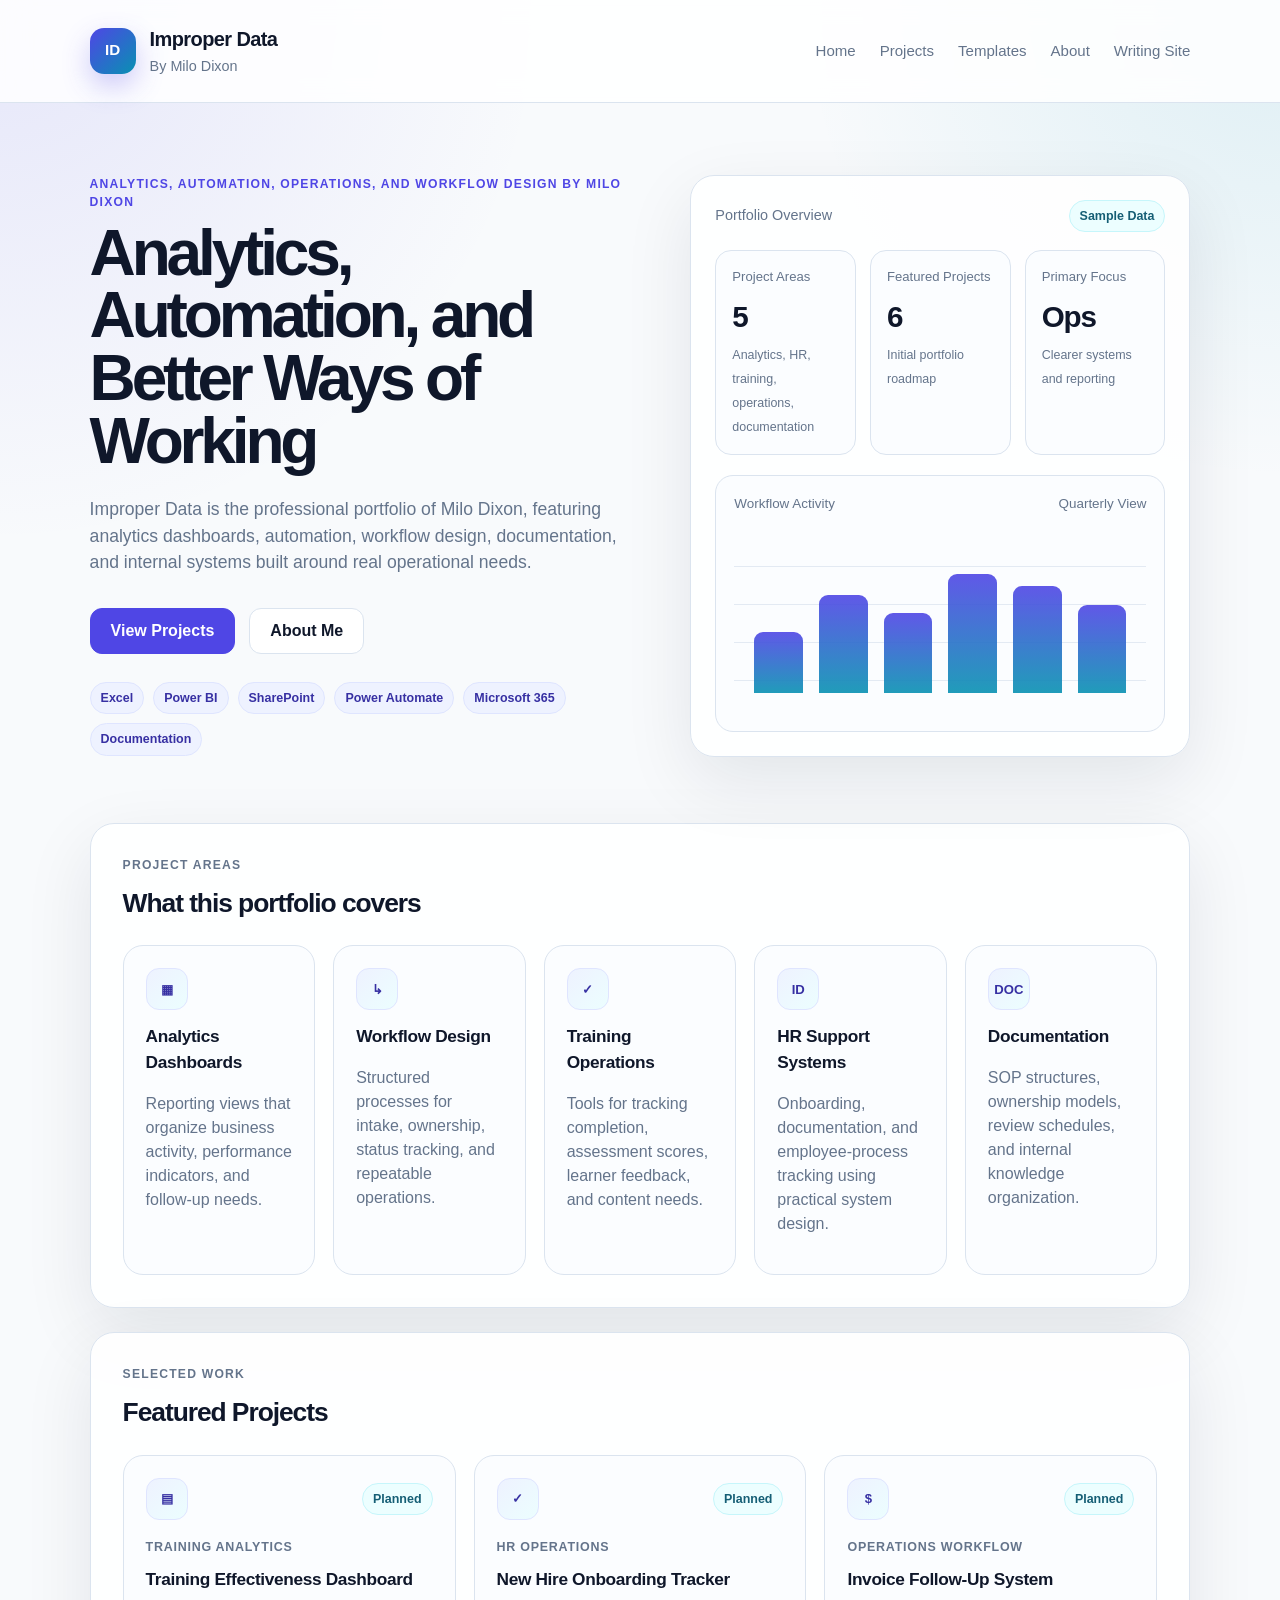
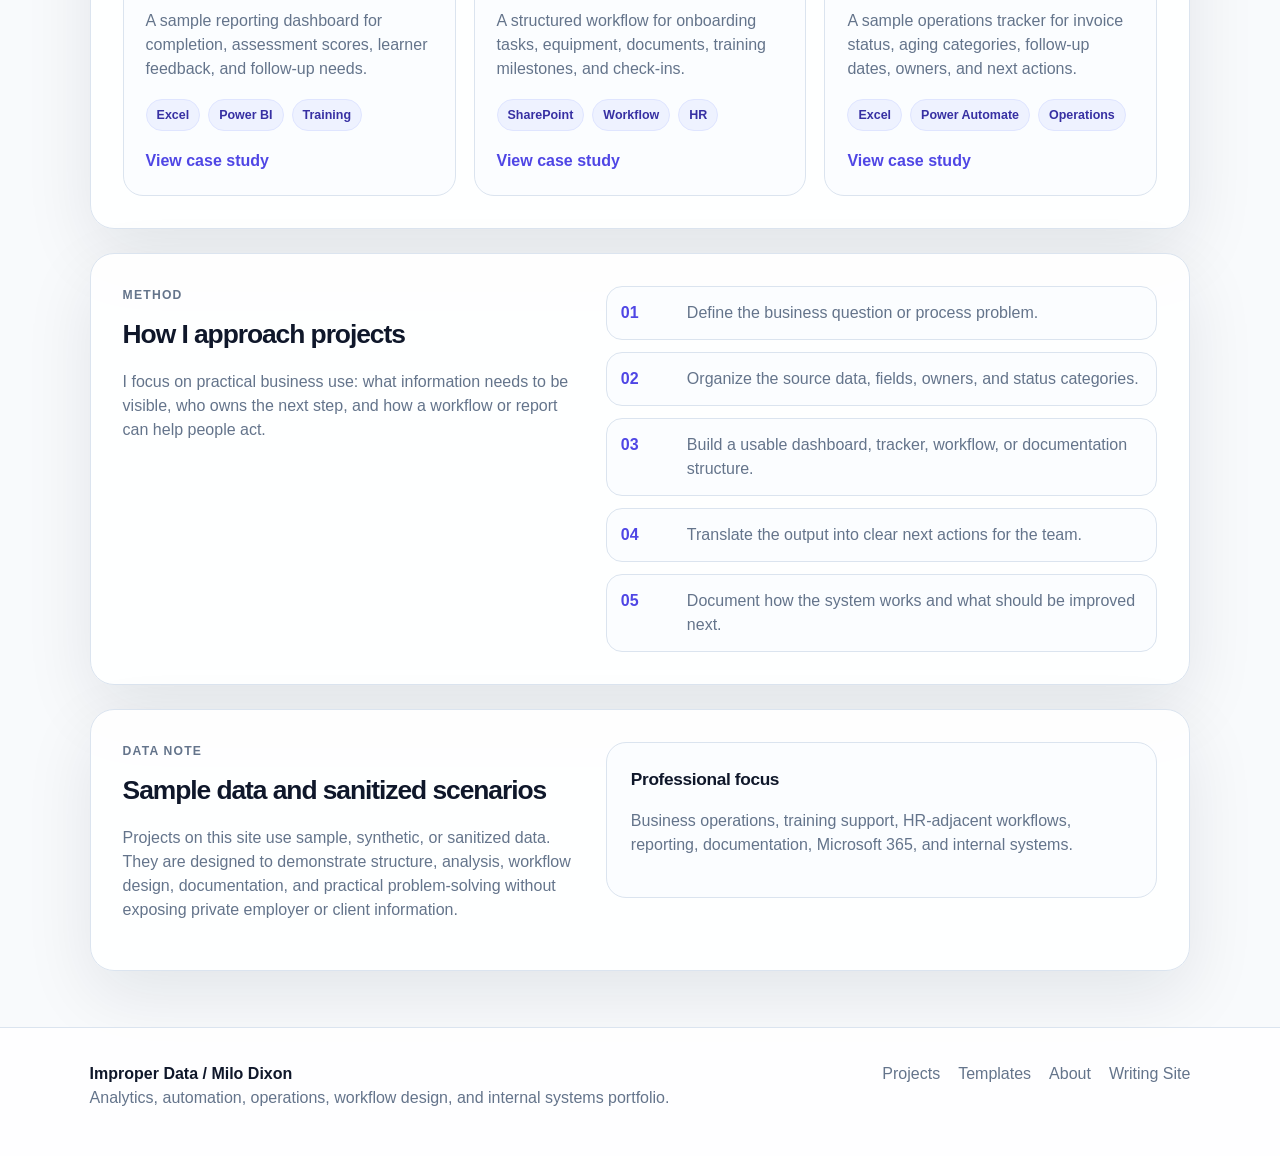
==== commit d80caf9d: "rename portfolio to Improper Data" ====
--- a/index.html
+++ b/index.html
@@ -3,16 +3,42 @@
 <head>
   <meta charset="UTF-8" />
   <meta name="viewport" content="width=device-width, initial-scale=1.0" />
-  <title>Milo Dixon | C-Minus Labs</title>
+  <title>Improper Data | Analytics, Automation, Operations, and Workflow Design by Milo Dixon</title>
+  <meta name="description" content="Improper Data is the professional portfolio of Milo Dixon, featuring analytics dashboards, automation, workflow design, documentation, and internal systems built around real operational needs." />
+  <link rel="canonical" href="https://milo-dixon.github.io/cminus-labs/" />
+  <meta property="og:type" content="website" />
+  <meta property="og:title" content="Improper Data | Analytics, Automation, Operations, and Workflow Design by Milo Dixon" />
+  <meta property="og:description" content="Improper Data is the professional portfolio of Milo Dixon, featuring analytics dashboards, automation, workflow design, documentation, and internal systems built around real operational needs." />
+  <meta property="og:url" content="https://milo-dixon.github.io/cminus-labs/" />
+  <meta name="twitter:card" content="summary" />
+  <meta name="twitter:title" content="Improper Data | Analytics, Automation, Operations, and Workflow Design by Milo Dixon" />
+  <meta name="twitter:description" content="Improper Data is the professional portfolio of Milo Dixon, featuring analytics dashboards, automation, workflow design, documentation, and internal systems built around real operational needs." />
   <link rel="stylesheet" href="style.css" />
+  <script type="application/ld+json">
+    {
+      "@context": "https://schema.org",
+      "@type": "WebSite",
+      "name": "Improper Data",
+      "url": "https://milo-dixon.github.io/cminus-labs/",
+      "description": "Improper Data is the professional portfolio of Milo Dixon, featuring analytics dashboards, automation, workflow design, documentation, and internal systems built around real operational needs.",
+      "creator": {
+        "@type": "Person",
+        "name": "Milo Dixon"
+      },
+      "author": {
+        "@type": "Person",
+        "name": "Milo Dixon"
+      }
+    }
+  </script>
 </head>
 <body>
   <header class="site-header">
   <a class="brand" href="index.html">
-    <div class="logo">MD</div>
+    <div class="logo">ID</div>
     <div>
-      <h1>Milo Dixon</h1>
-      <p>C-Minus Labs</p>
+      <h1>Improper Data</h1>
+      <p>By Milo Dixon</p>
     </div>
   </a>
 
@@ -28,11 +54,12 @@
 
     <section class="hero">
       <div class="hero-copy">
-        <p class="eyebrow">Analytics • Operations • Workflow Design</p>
-        <h2>Business systems, reporting, and workflow projects by Milo Dixon.</h2>
-        <p>
-          C-Minus Labs is my professional portfolio for analytics, process improvement,
-          documentation, training operations, automation, and internal systems work.
+        <p class="eyebrow">Analytics, Automation, Operations, and Workflow Design by Milo Dixon</p>
+        <h2>Analytics, Automation, and Better Ways of Working</h2>
+        <p>
+          Improper Data is the professional portfolio of Milo Dixon, featuring analytics
+          dashboards, automation, workflow design, documentation, and internal systems
+          built around real operational needs.
         </p>
 
         <div class="hero-actions">
@@ -212,8 +239,8 @@
   </main>
   <footer class="site-footer">
   <div>
-    <p class="footer-title">Milo Dixon / C-Minus Labs</p>
-    <p>Analytics, operations, workflow design, and internal systems portfolio.</p>
+    <p class="footer-title">Improper Data / Milo Dixon</p>
+    <p>Analytics, automation, operations, workflow design, and internal systems portfolio.</p>
   </div>
   <div class="footer-links">
     <a href="projects.html">Projects</a>
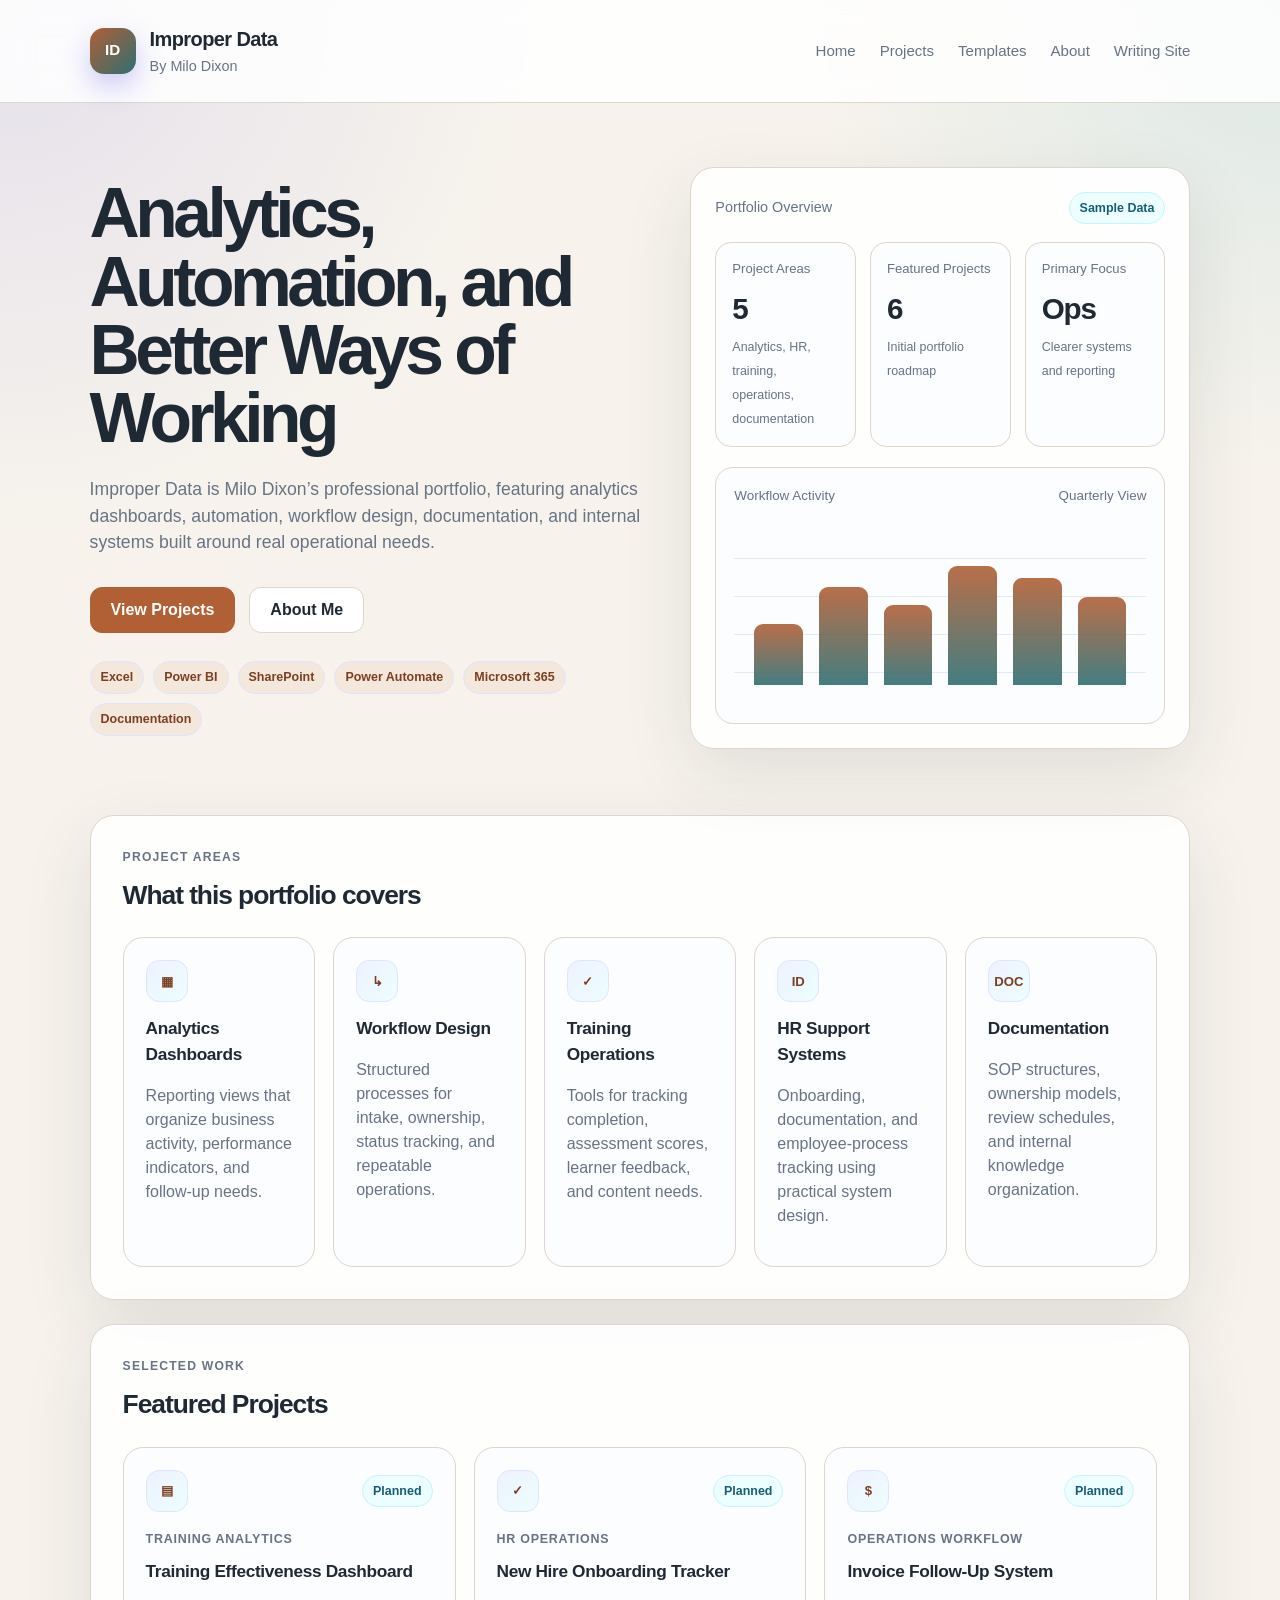
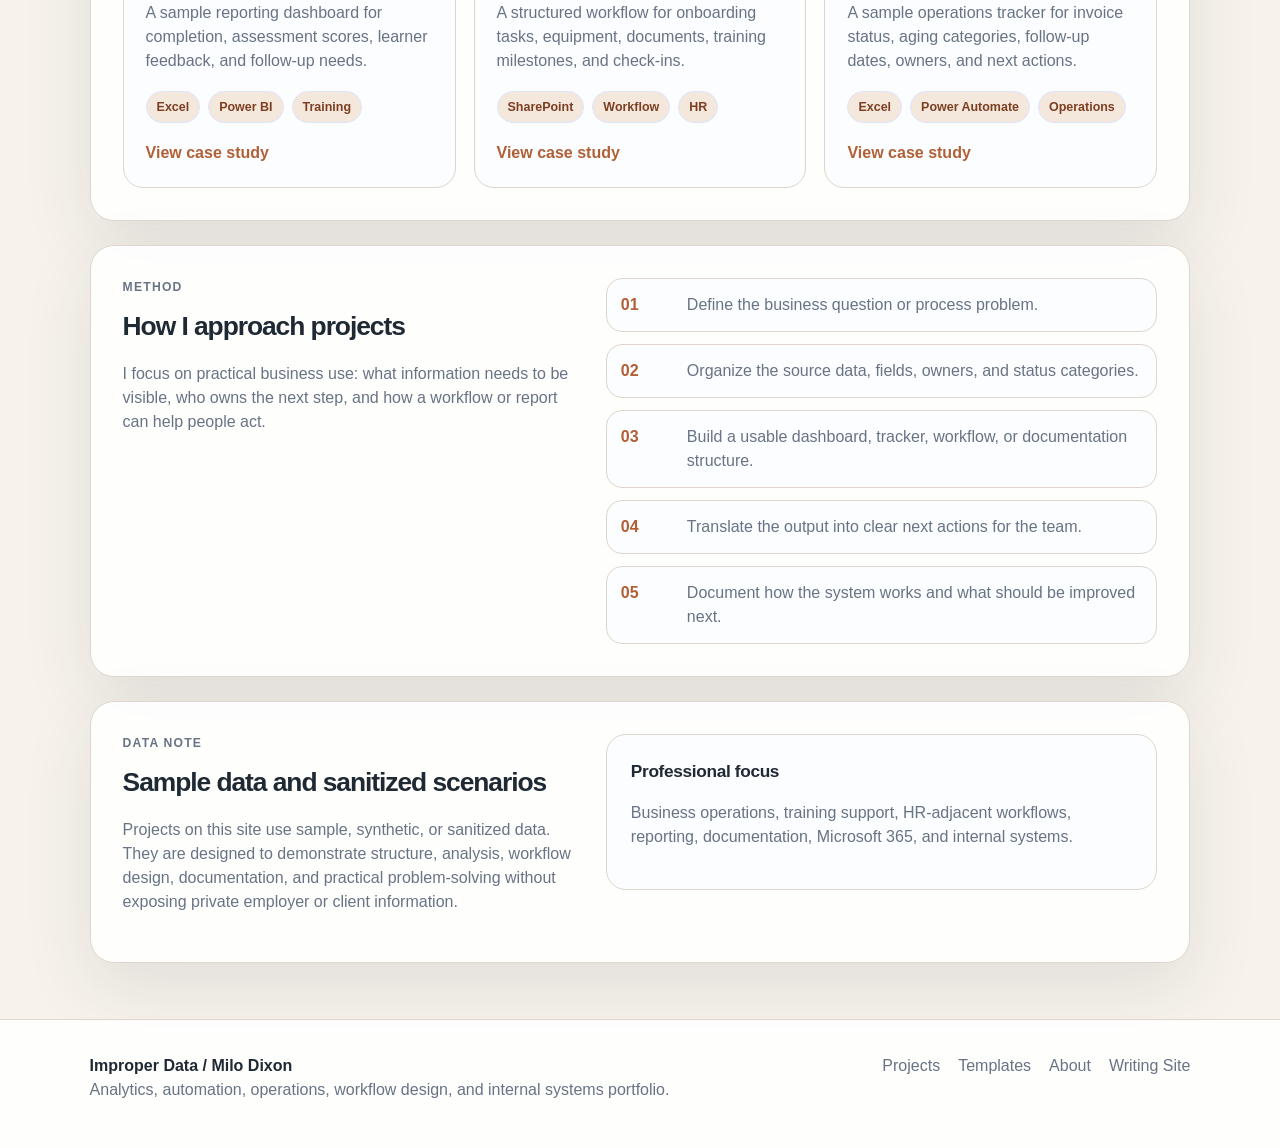
==== commit 1291269f: "polish Improper Data hero" ====
--- a/index.html
+++ b/index.html
@@ -5,11 +5,11 @@
   <meta name="viewport" content="width=device-width, initial-scale=1.0" />
   <title>Improper Data | Analytics, Automation, Operations, and Workflow Design by Milo Dixon</title>
   <meta name="description" content="Improper Data is the professional portfolio of Milo Dixon, featuring analytics dashboards, automation, workflow design, documentation, and internal systems built around real operational needs." />
-  <link rel="canonical" href="https://milo-dixon.github.io/cminus-labs/" />
+  <link rel="canonical" href="https://milo-dixon.github.io/improper-data/" />
   <meta property="og:type" content="website" />
   <meta property="og:title" content="Improper Data | Analytics, Automation, Operations, and Workflow Design by Milo Dixon" />
   <meta property="og:description" content="Improper Data is the professional portfolio of Milo Dixon, featuring analytics dashboards, automation, workflow design, documentation, and internal systems built around real operational needs." />
-  <meta property="og:url" content="https://milo-dixon.github.io/cminus-labs/" />
+  <meta property="og:url" content="https://milo-dixon.github.io/improper-data/" />
   <meta name="twitter:card" content="summary" />
   <meta name="twitter:title" content="Improper Data | Analytics, Automation, Operations, and Workflow Design by Milo Dixon" />
   <meta name="twitter:description" content="Improper Data is the professional portfolio of Milo Dixon, featuring analytics dashboards, automation, workflow design, documentation, and internal systems built around real operational needs." />
@@ -19,7 +19,7 @@
       "@context": "https://schema.org",
       "@type": "WebSite",
       "name": "Improper Data",
-      "url": "https://milo-dixon.github.io/cminus-labs/",
+      "url": "https://milo-dixon.github.io/improper-data/",
       "description": "Improper Data is the professional portfolio of Milo Dixon, featuring analytics dashboards, automation, workflow design, documentation, and internal systems built around real operational needs.",
       "creator": {
         "@type": "Person",
@@ -54,12 +54,11 @@
 
     <section class="hero">
       <div class="hero-copy">
-        <p class="eyebrow">Analytics, Automation, Operations, and Workflow Design by Milo Dixon</p>
         <h2>Analytics, Automation, and Better Ways of Working</h2>
         <p>
-          Improper Data is the professional portfolio of Milo Dixon, featuring analytics
-          dashboards, automation, workflow design, documentation, and internal systems
-          built around real operational needs.
+          Improper Data is Milo Dixon’s professional portfolio, featuring analytics dashboards,
+          automation, workflow design, documentation, and internal systems built around real
+          operational needs.
         </p>
 
         <div class="hero-actions">
--- a/style.css
+++ b/style.css
@@ -1,17 +1,17 @@
 
 :root {
-  --bg: #f8fafc;
+  --bg: #f7f3ec;
   --panel: #ffffff;
-  --panel-soft: #f1f5f9;
-  --text: #0f172a;
-  --muted: #64748b;
-  --line: #dbe4ef;
-  --accent: #4f46e5;
-  --accent-dark: #3730a3;
-  --teal: #0891b2;
-  --green: #0f766e;
-  --tag: #eef2ff;
-  --shadow: 0 24px 70px rgba(15, 23, 42, 0.09);
+  --panel-soft: #f1ece4;
+  --text: #1f2933;
+  --muted: #687384;
+  --line: #ded6ca;
+  --accent: #b15f35;
+  --accent-dark: #7c3f22;
+  --teal: #2f6f73;
+  --green: #4f6f52;
+  --tag: #f4e7dc;
+  --shadow: 0 24px 70px rgba(31, 41, 51, 0.10);
 }
 
 * { box-sizing: border-box; }
@@ -74,7 +74,12 @@
   grid-template-columns: 1.05fr 0.95fr;
   gap: 48px;
   align-items: center;
-  padding: 72px 0 42px;
+  padding: 64px 0 42px;
+}
+
+.hero-copy,
+.hero .dashboard-card {
+  min-width: 0;
 }
 
 .eyebrow {
@@ -93,6 +98,11 @@
   font-size: clamp(2.45rem, 5vw, 4.85rem);
   line-height: 0.98;
   letter-spacing: -0.065em;
+}
+
+.hero h2 {
+  max-width: 760px;
+  font-size: 4.35rem;
 }
 
 .hero-copy > p:not(.eyebrow),
@@ -400,7 +410,32 @@
 .footer-links a:hover { color: var(--accent); }
 
 @media (max-width: 1100px) {
+  .hero {
+    gap: 32px;
+    padding-top: 64px;
+  }
+
+  .hero h2 { font-size: 3.55rem; }
+
+  .hero-copy > p:not(.eyebrow) {
+    max-width: 620px;
+    font-size: 1.05rem;
+  }
+
+  .dashboard-card { padding: 20px; }
+  .metrics { gap: 10px; }
+  .metrics div { padding: 14px; }
   .area-grid { grid-template-columns: repeat(2, 1fr); }
+}
+
+@media (max-width: 980px) {
+  .hero {
+    grid-template-columns: 1fr;
+    gap: 30px;
+    padding: 56px 0 36px;
+  }
+
+  .hero .dashboard-card { max-width: 760px; }
 }
 
 @media (max-width: 900px) {
@@ -424,3 +459,26 @@
   .area-grid { grid-template-columns: 1fr; }
   .metrics { grid-template-columns: 1fr; }
 }
+
+@media (max-width: 600px) {
+  .hero {
+    padding: 44px 0 30px;
+  }
+
+  .hero h2 {
+    font-size: 2.55rem;
+    line-height: 1.04;
+    letter-spacing: -0.045em;
+  }
+
+  .hero .eyebrow {
+    font-size: 0.72rem;
+    line-height: 1.45;
+    letter-spacing: 0.08em;
+  }
+
+  .hero-copy > p:not(.eyebrow) {
+    margin-top: 18px;
+    font-size: 1rem;
+  }
+}
